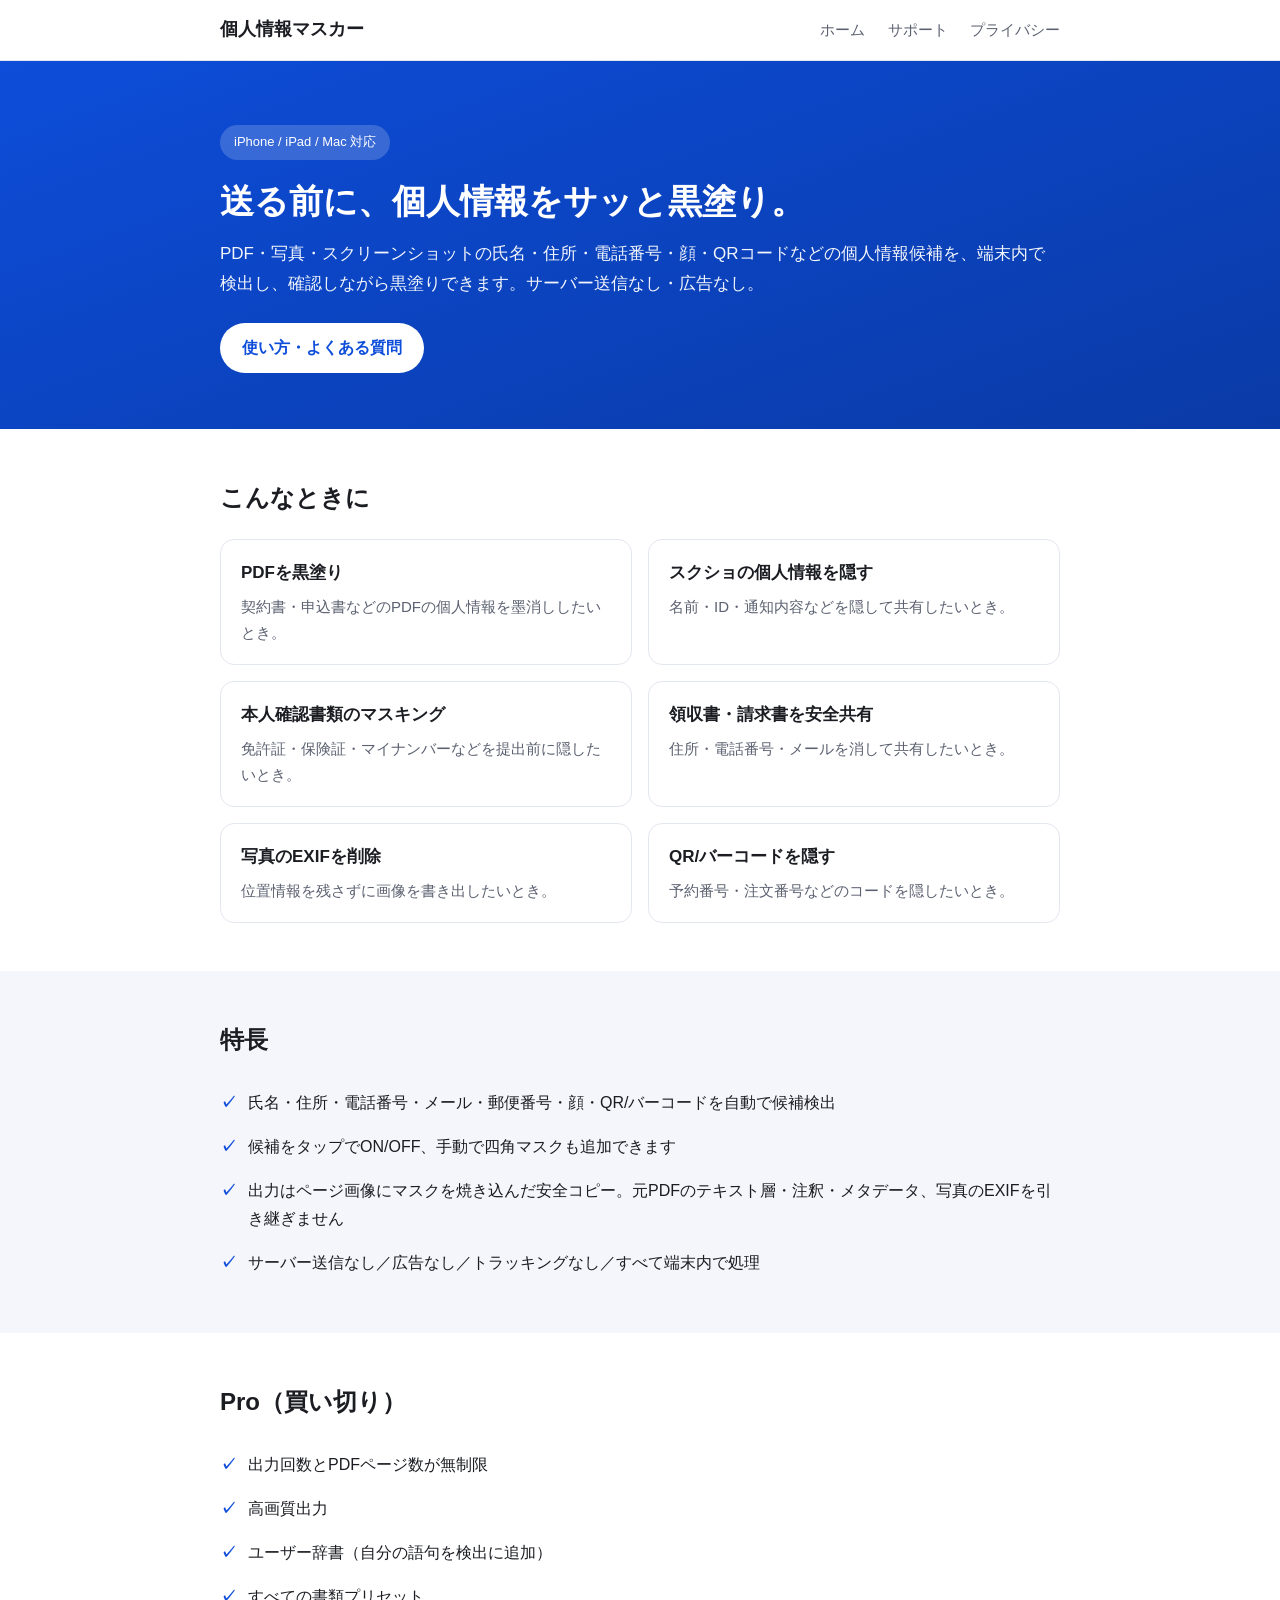
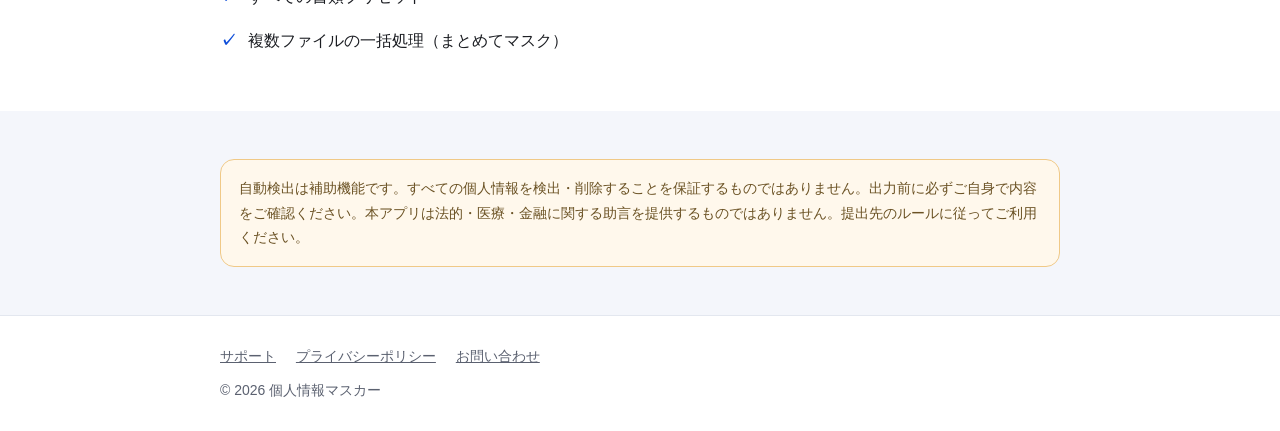
==== index.html @ cc349192 "Add 個人情報マスカー promotion site (landing / support / privacy) App Store審査用のマーケティング・サポート・プライバシーポリシーの静的サイト" ====
<!DOCTYPE html>
<html lang="ja">
<head>
  <meta charset="UTF-8">
  <meta name="viewport" content="width=device-width, initial-scale=1">
  <title>個人情報マスカー｜送る前に、個人情報をサッと黒塗り</title>
  <meta name="description" content="PDF・写真・スクショの氏名・住所・電話番号・顔・QRコードなどの個人情報候補を、端末内で検出し確認しながら黒塗りできるiOSアプリ。サーバー送信なし・広告なし。">
  <link rel="stylesheet" href="styles.css">
</head>
<body>
  <header class="site-header">
    <div class="container">
      <a class="brand" href="index.html">個人情報マスカー</a>
      <nav class="nav">
        <a href="index.html">ホーム</a>
        <a href="support.html">サポート</a>
        <a href="privacy.html">プライバシー</a>
      </nav>
    </div>
  </header>

  <main>
    <section class="hero">
      <div class="container">
        <span class="badge">iPhone / iPad / Mac 対応</span>
        <h1>送る前に、個人情報をサッと黒塗り。</h1>
        <p>PDF・写真・スクリーンショットの氏名・住所・電話番号・顔・QRコードなどの個人情報候補を、端末内で検出し、確認しながら黒塗りできます。サーバー送信なし・広告なし。</p>
        <a class="btn" href="support.html">使い方・よくある質問</a>
      </div>
    </section>

    <section>
      <div class="container">
        <h2>こんなときに</h2>
        <div class="grid">
          <div class="card"><h3>PDFを黒塗り</h3><p>契約書・申込書などのPDFの個人情報を墨消ししたいとき。</p></div>
          <div class="card"><h3>スクショの個人情報を隠す</h3><p>名前・ID・通知内容などを隠して共有したいとき。</p></div>
          <div class="card"><h3>本人確認書類のマスキング</h3><p>免許証・保険証・マイナンバーなどを提出前に隠したいとき。</p></div>
          <div class="card"><h3>領収書・請求書を安全共有</h3><p>住所・電話番号・メールを消して共有したいとき。</p></div>
          <div class="card"><h3>写真のEXIFを削除</h3><p>位置情報を残さずに画像を書き出したいとき。</p></div>
          <div class="card"><h3>QR/バーコードを隠す</h3><p>予約番号・注文番号などのコードを隠したいとき。</p></div>
        </div>
      </div>
    </section>

    <section class="soft">
      <div class="container">
        <h2>特長</h2>
        <ul class="checks">
          <li>氏名・住所・電話番号・メール・郵便番号・顔・QR/バーコードを自動で候補検出</li>
          <li>候補をタップでON/OFF、手動で四角マスクも追加できます</li>
          <li>出力はページ画像にマスクを焼き込んだ安全コピー。元PDFのテキスト層・注釈・メタデータ、写真のEXIFを引き継ぎません</li>
          <li>サーバー送信なし／広告なし／トラッキングなし／すべて端末内で処理</li>
        </ul>
      </div>
    </section>

    <section>
      <div class="container">
        <h2>Pro（買い切り）</h2>
        <ul class="checks">
          <li>出力回数とPDFページ数が無制限</li>
          <li>高画質出力</li>
          <li>ユーザー辞書（自分の語句を検出に追加）</li>
          <li>すべての書類プリセット</li>
          <li>複数ファイルの一括処理（まとめてマスク）</li>
        </ul>
      </div>
    </section>

    <section class="soft">
      <div class="container">
        <div class="notice">
          自動検出は補助機能です。すべての個人情報を検出・削除することを保証するものではありません。出力前に必ずご自身で内容をご確認ください。本アプリは法的・医療・金融に関する助言を提供するものではありません。提出先のルールに従ってご利用ください。
        </div>
      </div>
    </section>
  </main>

  <footer class="site-footer">
    <div class="container">
      <a href="support.html">サポート</a>
      <a href="privacy.html">プライバシーポリシー</a>
      <a href="mailto:appjiajibu@gmail.com">お問い合わせ</a>
      <div style="margin-top:10px;">© 2026 個人情報マスカー</div>
    </div>
  </footer>
</body>
</html>
---- styles.css ----
:root {
  --brand: #0d4dd9;
  --brand-dark: #0a3aa6;
  --ink: #1b1d22;
  --muted: #5b6170;
  --bg: #ffffff;
  --soft: #f4f6fb;
  --line: #e3e7ef;
  --radius: 14px;
  --maxw: 880px;
}

* { box-sizing: border-box; }

html { -webkit-text-size-adjust: 100%; }

body {
  margin: 0;
  font-family: -apple-system, BlinkMacSystemFont, "Hiragino Sans", "Noto Sans JP", sans-serif;
  color: var(--ink);
  background: var(--bg);
  line-height: 1.75;
}

a { color: var(--brand); }

.container {
  max-width: var(--maxw);
  margin: 0 auto;
  padding: 0 20px;
}

/* ヘッダー / ナビ */
.site-header {
  border-bottom: 1px solid var(--line);
  position: sticky;
  top: 0;
  background: rgba(255, 255, 255, 0.92);
  backdrop-filter: saturate(180%) blur(8px);
  z-index: 10;
}
.site-header .container {
  display: flex;
  align-items: center;
  justify-content: space-between;
  height: 60px;
}
.brand {
  font-weight: 700;
  font-size: 18px;
  color: var(--ink);
  text-decoration: none;
}
.nav a {
  margin-left: 18px;
  text-decoration: none;
  color: var(--muted);
  font-size: 15px;
}
.nav a:hover { color: var(--brand); }

/* ヒーロー */
.hero {
  background: linear-gradient(160deg, var(--brand), var(--brand-dark));
  color: #fff;
  padding: 64px 0 56px;
}
.hero h1 { font-size: 34px; line-height: 1.4; margin: 0 0 14px; }
.hero p { font-size: 17px; opacity: 0.95; margin: 0 0 24px; }
.hero .badge {
  display: inline-block;
  background: rgba(255, 255, 255, 0.18);
  border-radius: 999px;
  padding: 6px 14px;
  font-size: 13px;
  margin-bottom: 18px;
}

/* セクション */
section { padding: 48px 0; }
section h2 { font-size: 24px; margin: 0 0 20px; }
.lead { color: var(--muted); font-size: 16px; }

.grid {
  display: grid;
  grid-template-columns: repeat(2, 1fr);
  gap: 16px;
}
@media (max-width: 640px) {
  .grid { grid-template-columns: 1fr; }
  .hero h1 { font-size: 27px; }
}

.card {
  border: 1px solid var(--line);
  border-radius: var(--radius);
  padding: 18px 20px;
  background: var(--bg);
}
.card h3 { margin: 0 0 6px; font-size: 17px; }
.card p { margin: 0; color: var(--muted); font-size: 15px; }

.soft { background: var(--soft); }

ul.checks { list-style: none; padding: 0; margin: 0; }
ul.checks li { padding: 8px 0 8px 28px; position: relative; }
ul.checks li::before {
  content: "✓";
  color: var(--brand);
  position: absolute;
  left: 0;
  font-weight: 700;
}

.notice {
  border: 1px solid #f0c987;
  background: #fff8ec;
  border-radius: var(--radius);
  padding: 16px 18px;
  font-size: 14px;
  color: #6b5224;
}

/* FAQ */
.faq details {
  border: 1px solid var(--line);
  border-radius: var(--radius);
  padding: 6px 18px;
  margin-bottom: 12px;
  background: var(--bg);
}
.faq summary {
  cursor: pointer;
  font-weight: 600;
  padding: 12px 0;
  list-style: none;
}
.faq summary::-webkit-details-marker { display: none; }
.faq details[open] summary { color: var(--brand); }
.faq .answer { color: var(--muted); padding: 0 0 14px; }

/* 文書ページ */
.doc h2 { margin-top: 36px; font-size: 20px; }
.doc h3 { margin-top: 24px; font-size: 16px; }
.doc p, .doc li { color: #303544; }
.doc .meta { color: var(--muted); font-size: 14px; }

/* ボタン */
.btn {
  display: inline-block;
  background: #fff;
  color: var(--brand);
  border-radius: 999px;
  padding: 11px 22px;
  font-weight: 700;
  text-decoration: none;
}
.btn:hover { opacity: 0.92; }

/* フッター */
.site-footer {
  border-top: 1px solid var(--line);
  padding: 28px 0;
  color: var(--muted);
  font-size: 14px;
}
.site-footer a { color: var(--muted); margin-right: 16px; }
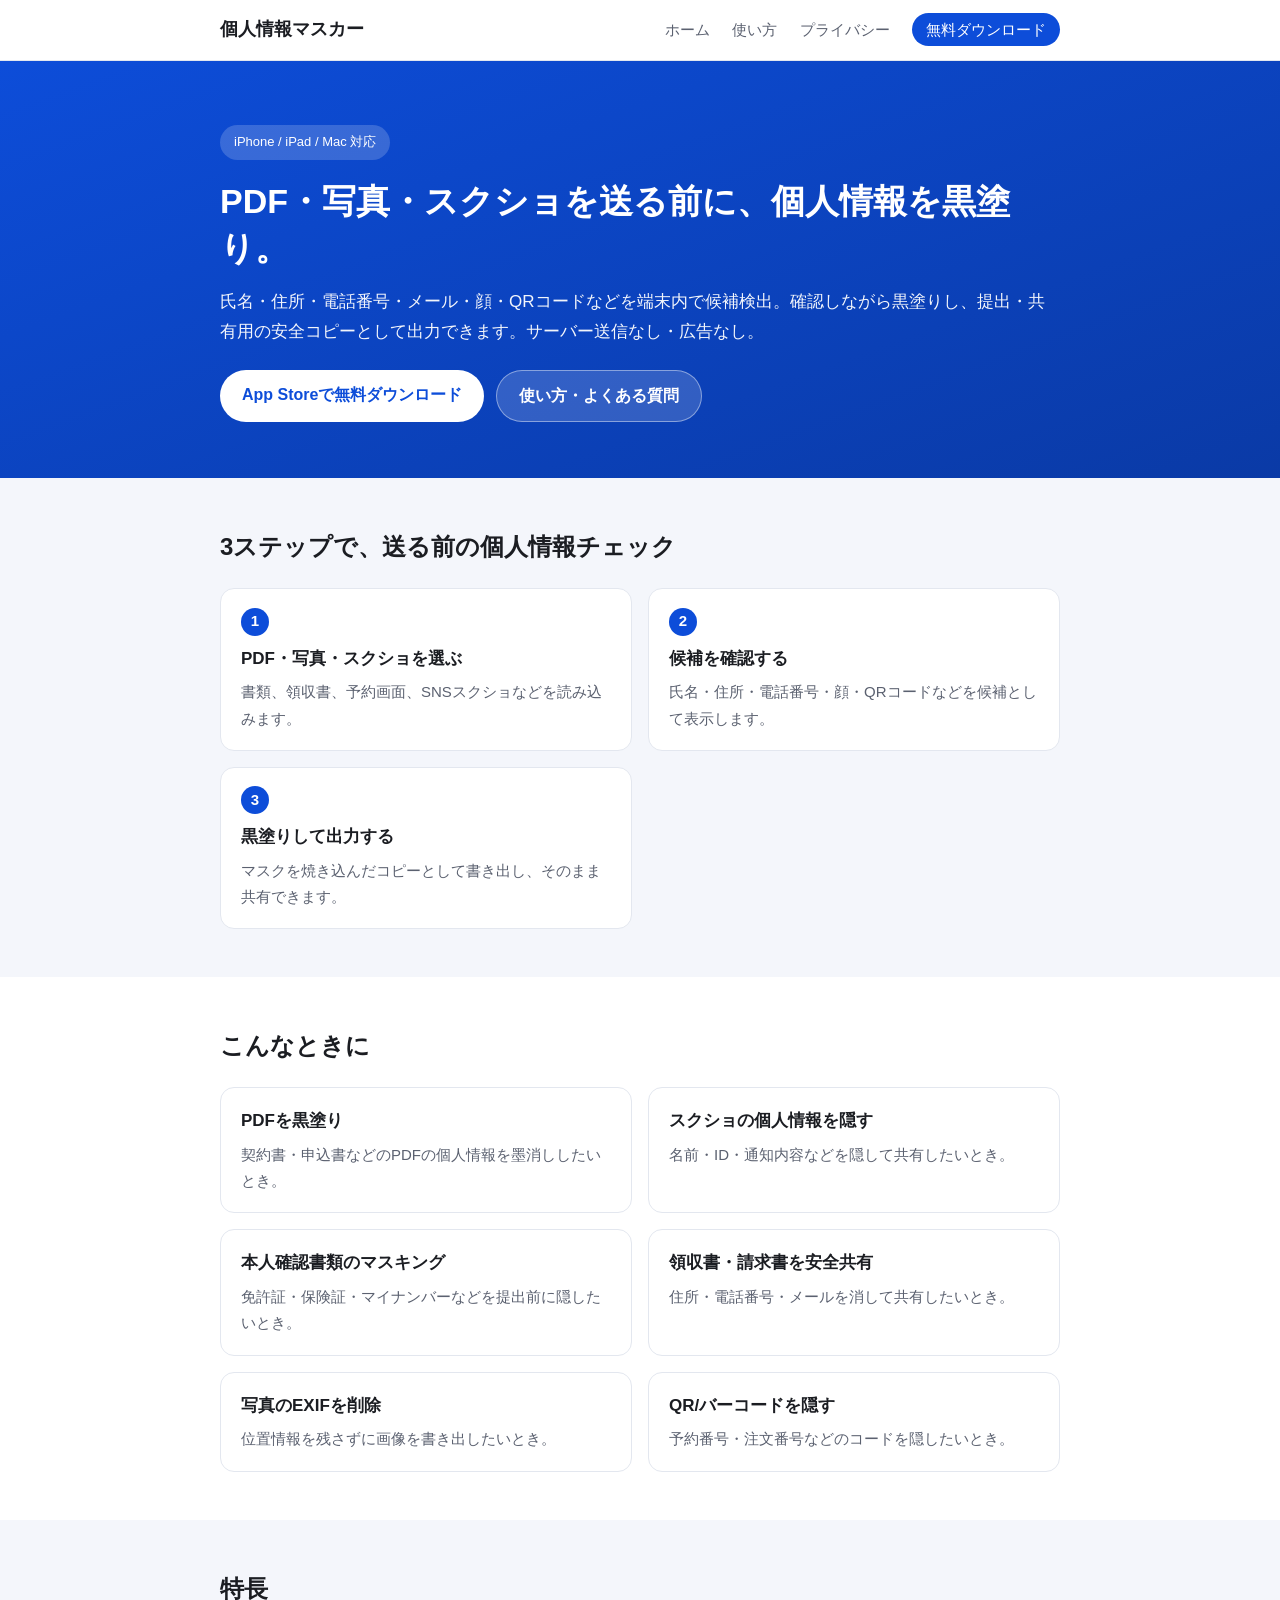
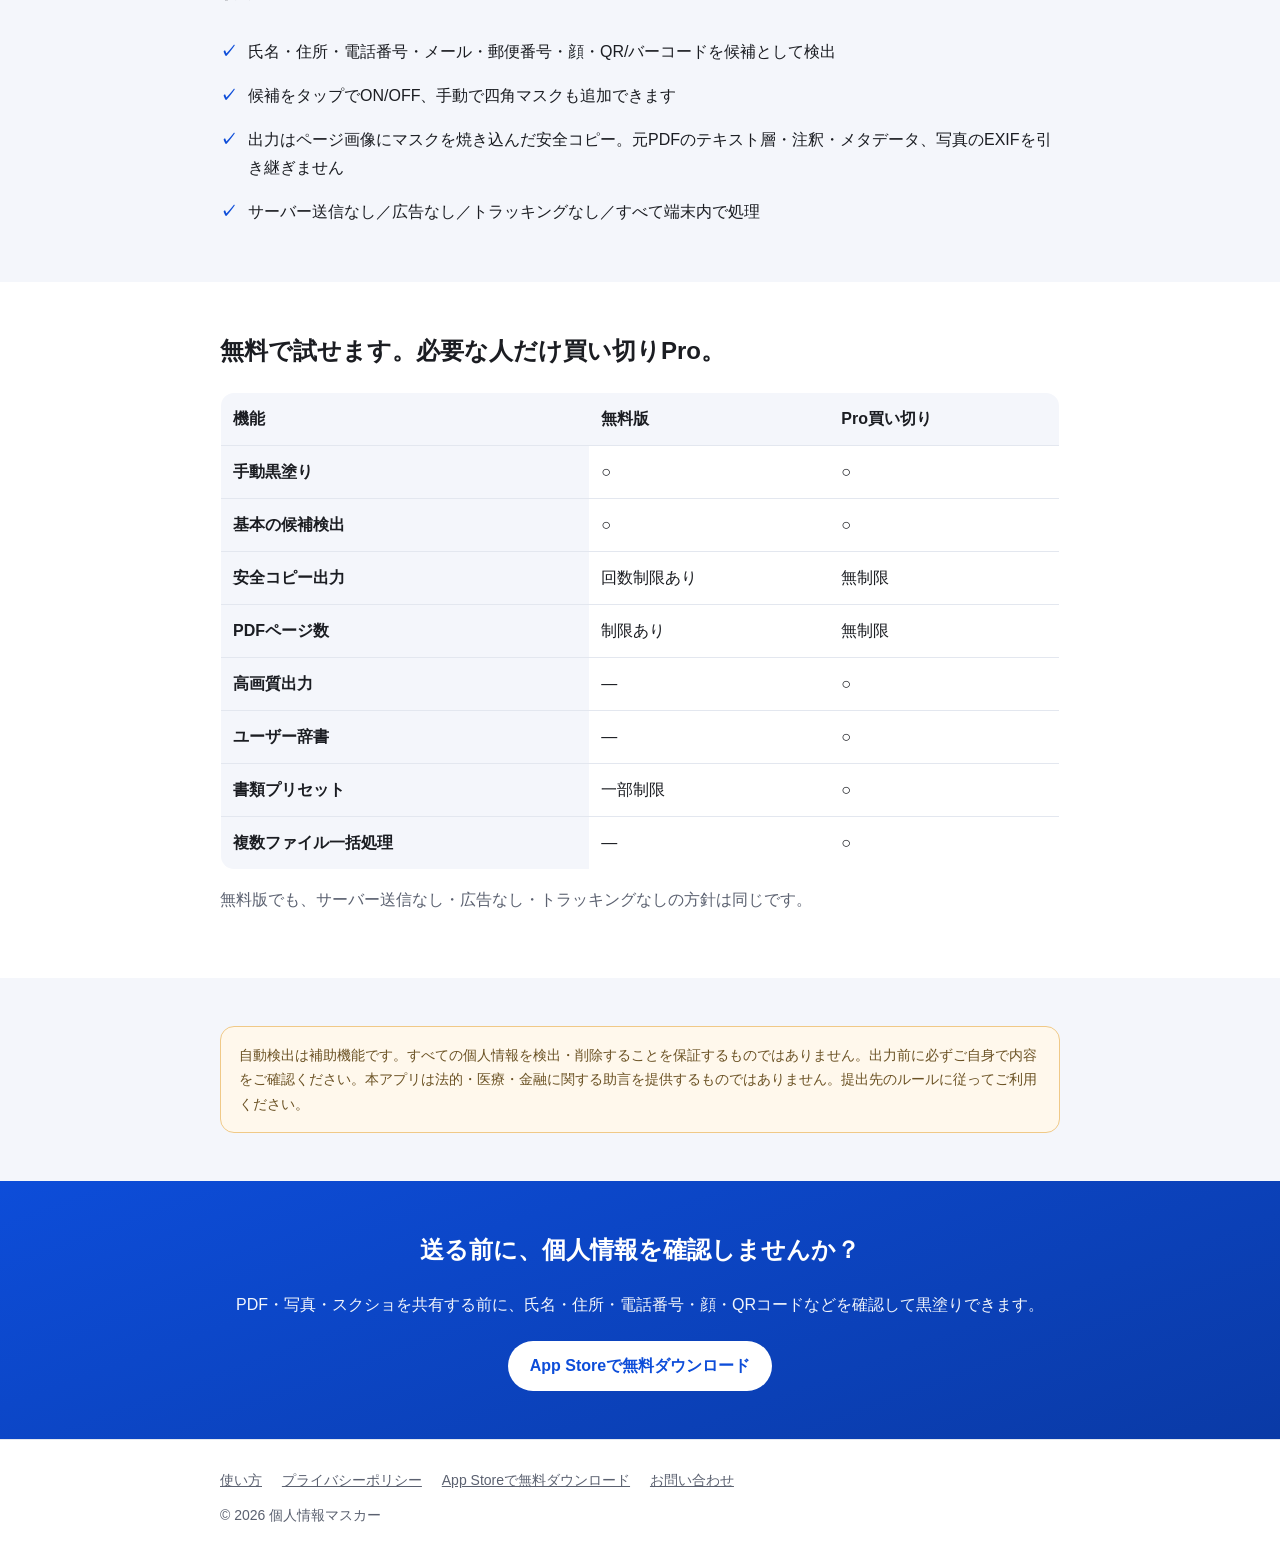
==== commit ede86d3c: "Improve marketing site CTA and add SEO landing pages Co-Authored-By: Claude Opus 4.8 (1M context) <n" ====
--- a/index.html
+++ b/index.html
@@ -3,8 +3,14 @@
 <head>
   <meta charset="UTF-8">
   <meta name="viewport" content="width=device-width, initial-scale=1">
-  <title>個人情報マスカー｜送る前に、個人情報をサッと黒塗り</title>
-  <meta name="description" content="PDF・写真・スクショの氏名・住所・電話番号・顔・QRコードなどの個人情報候補を、端末内で検出し確認しながら黒塗りできるiOSアプリ。サーバー送信なし・広告なし。">
+  <title>個人情報マスカー｜PDF・写真・スクショを送る前に黒塗り</title>
+  <meta name="description" content="PDF・写真・スクショの氏名・住所・電話番号・顔・QRコードなどを端末内で候補検出し、確認しながら黒塗りできるアプリ。サーバー送信なし・広告なし。">
+  <meta name="apple-itunes-app" content="app-id=6778686188">
+  <meta property="og:type" content="website">
+  <meta property="og:site_name" content="個人情報マスカー">
+  <meta property="og:title" content="個人情報マスカー｜PDF・写真・スクショを送る前に黒塗り">
+  <meta property="og:description" content="PDF・写真・スクショの氏名・住所・電話番号・顔・QRコードなどを端末内で候補検出し、確認しながら黒塗りできるアプリ。サーバー送信なし・広告なし。">
+  <meta property="og:url" content="https://keeno0920.github.io/MaskerWebPage/">
   <link rel="stylesheet" href="styles.css">
 </head>
 <body>
@@ -13,8 +19,9 @@
       <a class="brand" href="index.html">個人情報マスカー</a>
       <nav class="nav">
         <a href="index.html">ホーム</a>
-        <a href="support.html">サポート</a>
+        <a href="support.html">使い方</a>
         <a href="privacy.html">プライバシー</a>
+        <a class="nav-cta" href="https://apps.apple.com/app/id6778686188">無料ダウンロード</a>
       </nav>
     </div>
   </header>
@@ -23,9 +30,35 @@
     <section class="hero">
       <div class="container">
         <span class="badge">iPhone / iPad / Mac 対応</span>
-        <h1>送る前に、個人情報をサッと黒塗り。</h1>
-        <p>PDF・写真・スクリーンショットの氏名・住所・電話番号・顔・QRコードなどの個人情報候補を、端末内で検出し、確認しながら黒塗りできます。サーバー送信なし・広告なし。</p>
-        <a class="btn" href="support.html">使い方・よくある質問</a>
+        <h1>PDF・写真・スクショを送る前に、個人情報を黒塗り。</h1>
+        <p>氏名・住所・電話番号・メール・顔・QRコードなどを端末内で候補検出。確認しながら黒塗りし、提出・共有用の安全コピーとして出力できます。サーバー送信なし・広告なし。</p>
+        <div class="hero-actions">
+          <a class="btn" href="https://apps.apple.com/app/id6778686188">App Storeで無料ダウンロード</a>
+          <a class="btn btn-sub" href="support.html">使い方・よくある質問</a>
+        </div>
+      </div>
+    </section>
+
+    <section class="soft">
+      <div class="container">
+        <h2>3ステップで、送る前の個人情報チェック</h2>
+        <div class="grid">
+          <div class="card">
+            <div class="step-num">1</div>
+            <h3>PDF・写真・スクショを選ぶ</h3>
+            <p>書類、領収書、予約画面、SNSスクショなどを読み込みます。</p>
+          </div>
+          <div class="card">
+            <div class="step-num">2</div>
+            <h3>候補を確認する</h3>
+            <p>氏名・住所・電話番号・顔・QRコードなどを候補として表示します。</p>
+          </div>
+          <div class="card">
+            <div class="step-num">3</div>
+            <h3>黒塗りして出力する</h3>
+            <p>マスクを焼き込んだコピーとして書き出し、そのまま共有できます。</p>
+          </div>
+        </div>
       </div>
     </section>
 
@@ -33,11 +66,11 @@
       <div class="container">
         <h2>こんなときに</h2>
         <div class="grid">
-          <div class="card"><h3>PDFを黒塗り</h3><p>契約書・申込書などのPDFの個人情報を墨消ししたいとき。</p></div>
-          <div class="card"><h3>スクショの個人情報を隠す</h3><p>名前・ID・通知内容などを隠して共有したいとき。</p></div>
+          <a class="card card-link" href="pdf-kuro-nuri.html"><h3>PDFを黒塗り</h3><p>契約書・申込書などのPDFの個人情報を墨消ししたいとき。</p></a>
+          <a class="card card-link" href="screenshot-privacy.html"><h3>スクショの個人情報を隠す</h3><p>名前・ID・通知内容などを隠して共有したいとき。</p></a>
           <div class="card"><h3>本人確認書類のマスキング</h3><p>免許証・保険証・マイナンバーなどを提出前に隠したいとき。</p></div>
           <div class="card"><h3>領収書・請求書を安全共有</h3><p>住所・電話番号・メールを消して共有したいとき。</p></div>
-          <div class="card"><h3>写真のEXIFを削除</h3><p>位置情報を残さずに画像を書き出したいとき。</p></div>
+          <a class="card card-link" href="exif-remove.html"><h3>写真のEXIFを削除</h3><p>位置情報を残さずに画像を書き出したいとき。</p></a>
           <div class="card"><h3>QR/バーコードを隠す</h3><p>予約番号・注文番号などのコードを隠したいとき。</p></div>
         </div>
       </div>
@@ -47,7 +80,7 @@
       <div class="container">
         <h2>特長</h2>
         <ul class="checks">
-          <li>氏名・住所・電話番号・メール・郵便番号・顔・QR/バーコードを自動で候補検出</li>
+          <li>氏名・住所・電話番号・メール・郵便番号・顔・QR/バーコードを候補として検出</li>
           <li>候補をタップでON/OFF、手動で四角マスクも追加できます</li>
           <li>出力はページ画像にマスクを焼き込んだ安全コピー。元PDFのテキスト層・注釈・メタデータ、写真のEXIFを引き継ぎません</li>
           <li>サーバー送信なし／広告なし／トラッキングなし／すべて端末内で処理</li>
@@ -57,14 +90,23 @@
 
     <section>
       <div class="container">
-        <h2>Pro（買い切り）</h2>
-        <ul class="checks">
-          <li>出力回数とPDFページ数が無制限</li>
-          <li>高画質出力</li>
-          <li>ユーザー辞書（自分の語句を検出に追加）</li>
-          <li>すべての書類プリセット</li>
-          <li>複数ファイルの一括処理（まとめてマスク）</li>
-        </ul>
+        <h2>無料で試せます。必要な人だけ買い切りPro。</h2>
+        <table class="compare">
+          <thead>
+            <tr><th>機能</th><th>無料版</th><th>Pro買い切り</th></tr>
+          </thead>
+          <tbody>
+            <tr><th>手動黒塗り</th><td>○</td><td>○</td></tr>
+            <tr><th>基本の候補検出</th><td>○</td><td>○</td></tr>
+            <tr><th>安全コピー出力</th><td>回数制限あり</td><td>無制限</td></tr>
+            <tr><th>PDFページ数</th><td>制限あり</td><td>無制限</td></tr>
+            <tr><th>高画質出力</th><td>—</td><td>○</td></tr>
+            <tr><th>ユーザー辞書</th><td>—</td><td>○</td></tr>
+            <tr><th>書類プリセット</th><td>一部制限</td><td>○</td></tr>
+            <tr><th>複数ファイル一括処理</th><td>—</td><td>○</td></tr>
+          </tbody>
+        </table>
+        <p class="lead" style="margin-top:16px;">無料版でも、サーバー送信なし・広告なし・トラッキングなしの方針は同じです。</p>
       </div>
     </section>
 
@@ -75,12 +117,21 @@
         </div>
       </div>
     </section>
+
+    <section class="final-cta">
+      <div class="container">
+        <h2>送る前に、個人情報を確認しませんか？</h2>
+        <p>PDF・写真・スクショを共有する前に、氏名・住所・電話番号・顔・QRコードなどを確認して黒塗りできます。</p>
+        <a class="btn" href="https://apps.apple.com/app/id6778686188">App Storeで無料ダウンロード</a>
+      </div>
+    </section>
   </main>
 
   <footer class="site-footer">
     <div class="container">
-      <a href="support.html">サポート</a>
+      <a href="support.html">使い方</a>
       <a href="privacy.html">プライバシーポリシー</a>
+      <a href="https://apps.apple.com/app/id6778686188">App Storeで無料ダウンロード</a>
       <a href="mailto:appjiajibu@gmail.com">お問い合わせ</a>
       <div style="margin-top:10px;">© 2026 個人情報マスカー</div>
     </div>
--- a/styles.css
+++ b/styles.css
@@ -165,3 +165,119 @@
   font-size: 14px;
 }
 .site-footer a { color: var(--muted); margin-right: 16px; }
+
+/* ヒーローの複数アクション */
+.hero-actions {
+  display: flex;
+  flex-wrap: wrap;
+  gap: 12px;
+}
+.btn-sub {
+  background: rgba(255, 255, 255, 0.16);
+  color: #fff;
+  border: 1px solid rgba(255, 255, 255, 0.42);
+}
+.btn-sub:hover { opacity: 0.92; }
+
+/* ヘッダーのCTA（無料ダウンロード） */
+.nav-cta {
+  background: var(--brand);
+  color: #fff !important;
+  padding: 8px 14px;
+  border-radius: 999px;
+}
+.nav-cta:hover { background: var(--brand-dark); color: #fff !important; }
+
+/* 3ステップ */
+.step-num {
+  display: inline-flex;
+  align-items: center;
+  justify-content: center;
+  width: 28px;
+  height: 28px;
+  border-radius: 999px;
+  background: var(--brand);
+  color: #fff;
+  font-weight: 700;
+  font-size: 15px;
+  margin-bottom: 8px;
+}
+
+/* 比較表 */
+.compare {
+  width: 100%;
+  border-collapse: collapse;
+  margin-top: 16px;
+  background: #fff;
+  border: 1px solid var(--line);
+  border-radius: var(--radius);
+  overflow: hidden;
+}
+.compare th,
+.compare td {
+  border-bottom: 1px solid var(--line);
+  padding: 12px;
+  text-align: left;
+  vertical-align: top;
+}
+.compare th { background: var(--soft); }
+.compare tbody tr:last-child th,
+.compare tbody tr:last-child td { border-bottom: none; }
+
+/* 最終CTA */
+.final-cta {
+  background: linear-gradient(160deg, var(--brand), var(--brand-dark));
+  color: #fff;
+  text-align: center;
+}
+.final-cta h2 { color: #fff; }
+.final-cta p { opacity: 0.95; margin-bottom: 22px; }
+
+/* カードリンク */
+.card-link {
+  display: block;
+  color: inherit;
+  text-decoration: none;
+  transition: border-color .15s ease, transform .15s ease;
+}
+.card-link:hover {
+  border-color: var(--brand);
+  transform: translateY(-1px);
+}
+
+/* サブページのヒーロー / 記事 */
+.page-hero {
+  background: linear-gradient(160deg, var(--brand), var(--brand-dark));
+  color: #fff;
+  padding: 48px 0 40px;
+}
+.page-hero h1 { font-size: 28px; line-height: 1.4; margin: 0; }
+.article h2 { margin-top: 32px; font-size: 20px; }
+.article p, .article li { color: #303544; }
+.article ul { padding-left: 22px; }
+.article-cta {
+  margin-top: 36px;
+  padding: 24px;
+  background: var(--soft);
+  border: 1px solid var(--line);
+  border-radius: var(--radius);
+  text-align: center;
+}
+.article-cta p { margin: 0 0 16px; color: var(--muted); }
+
+/* モバイルでヘッダー・比較表が崩れないように */
+@media (max-width: 640px) {
+  .site-header .container {
+    height: auto;
+    padding-top: 10px;
+    padding-bottom: 10px;
+    flex-wrap: wrap;
+    row-gap: 6px;
+  }
+  .nav a { margin-left: 12px; font-size: 14px; }
+  .hero-actions { flex-direction: column; }
+  .hero-actions .btn { text-align: center; }
+  .compare { font-size: 14px; }
+  .compare th, .compare td { padding: 10px 8px; }
+  .page-hero h1 { font-size: 23px; }
+}
